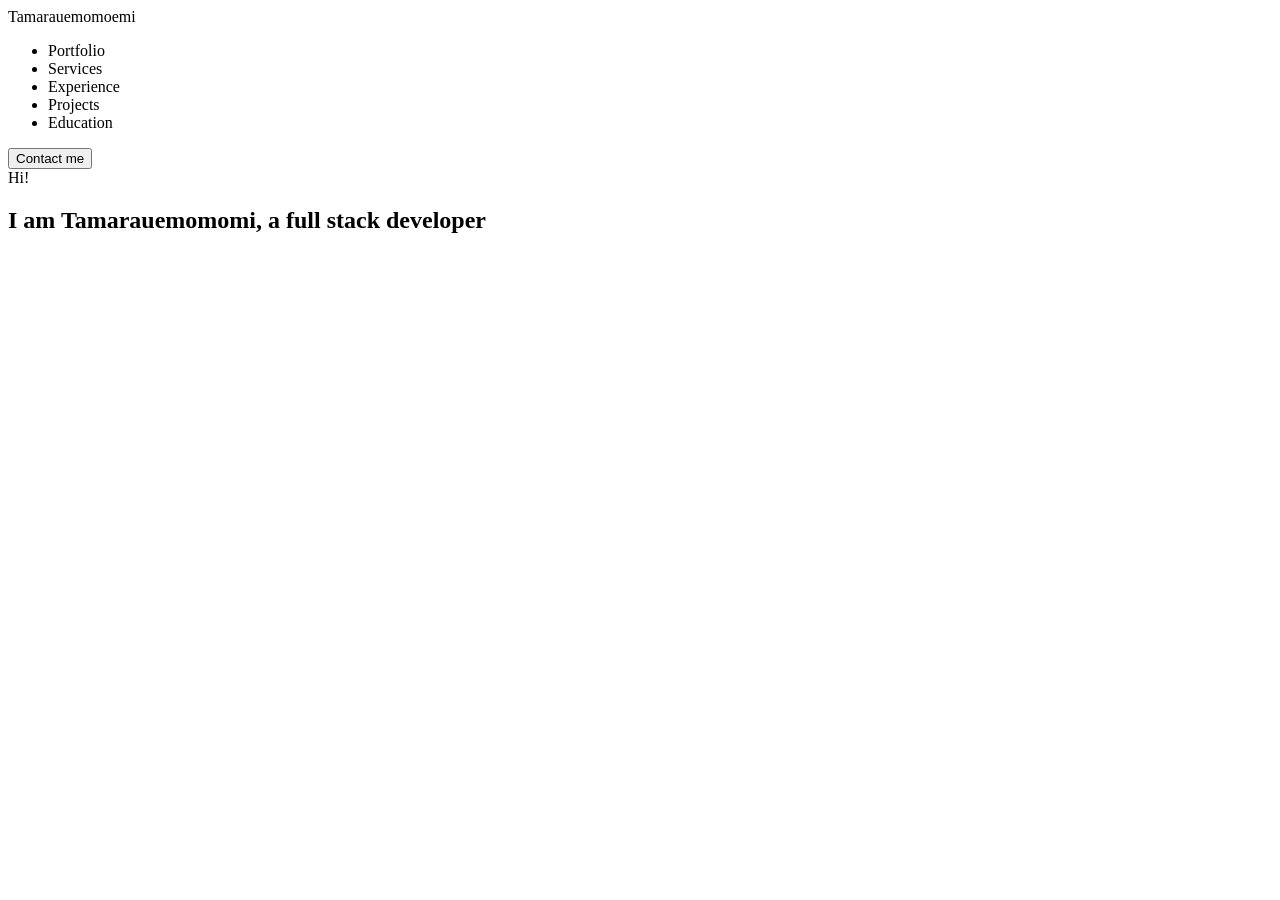
==== client/public/index.html @ bf6e9841 "initialize repository and created the public and src folders for the basic html and css files" ====
<!DOCTYPE html>
<html lang="en">
<head>
  <meta charset="UTF-8">
  <meta name="viewport" content="width=device-width, initial-scale=1.0">
  <title>Portfolio</title>
  
</head>
<body>
  <header>
    <nav>
      <div id="nameDiv">
        Tamarauemomoemi
      </div>
      <div id="linksDiv">
        <ul>
          <li>Portfolio</li>
          <li>Services</li>
          <li>Experience</li>
          <li>Projects</li>
          <li>Education</li>
        </ul>
      </div>

      <div id="contactDiv">
        <button> Contact me</button>
      </div>
    </nav>
  </header>

  <main>
    <article>
      <div>Hi!</div>
      <h1>I am Tamarauemomomi, a full stack developer</h1>
    </article>
    <div id="imageDiv">

    </div>
  </main>
</body>
</html>
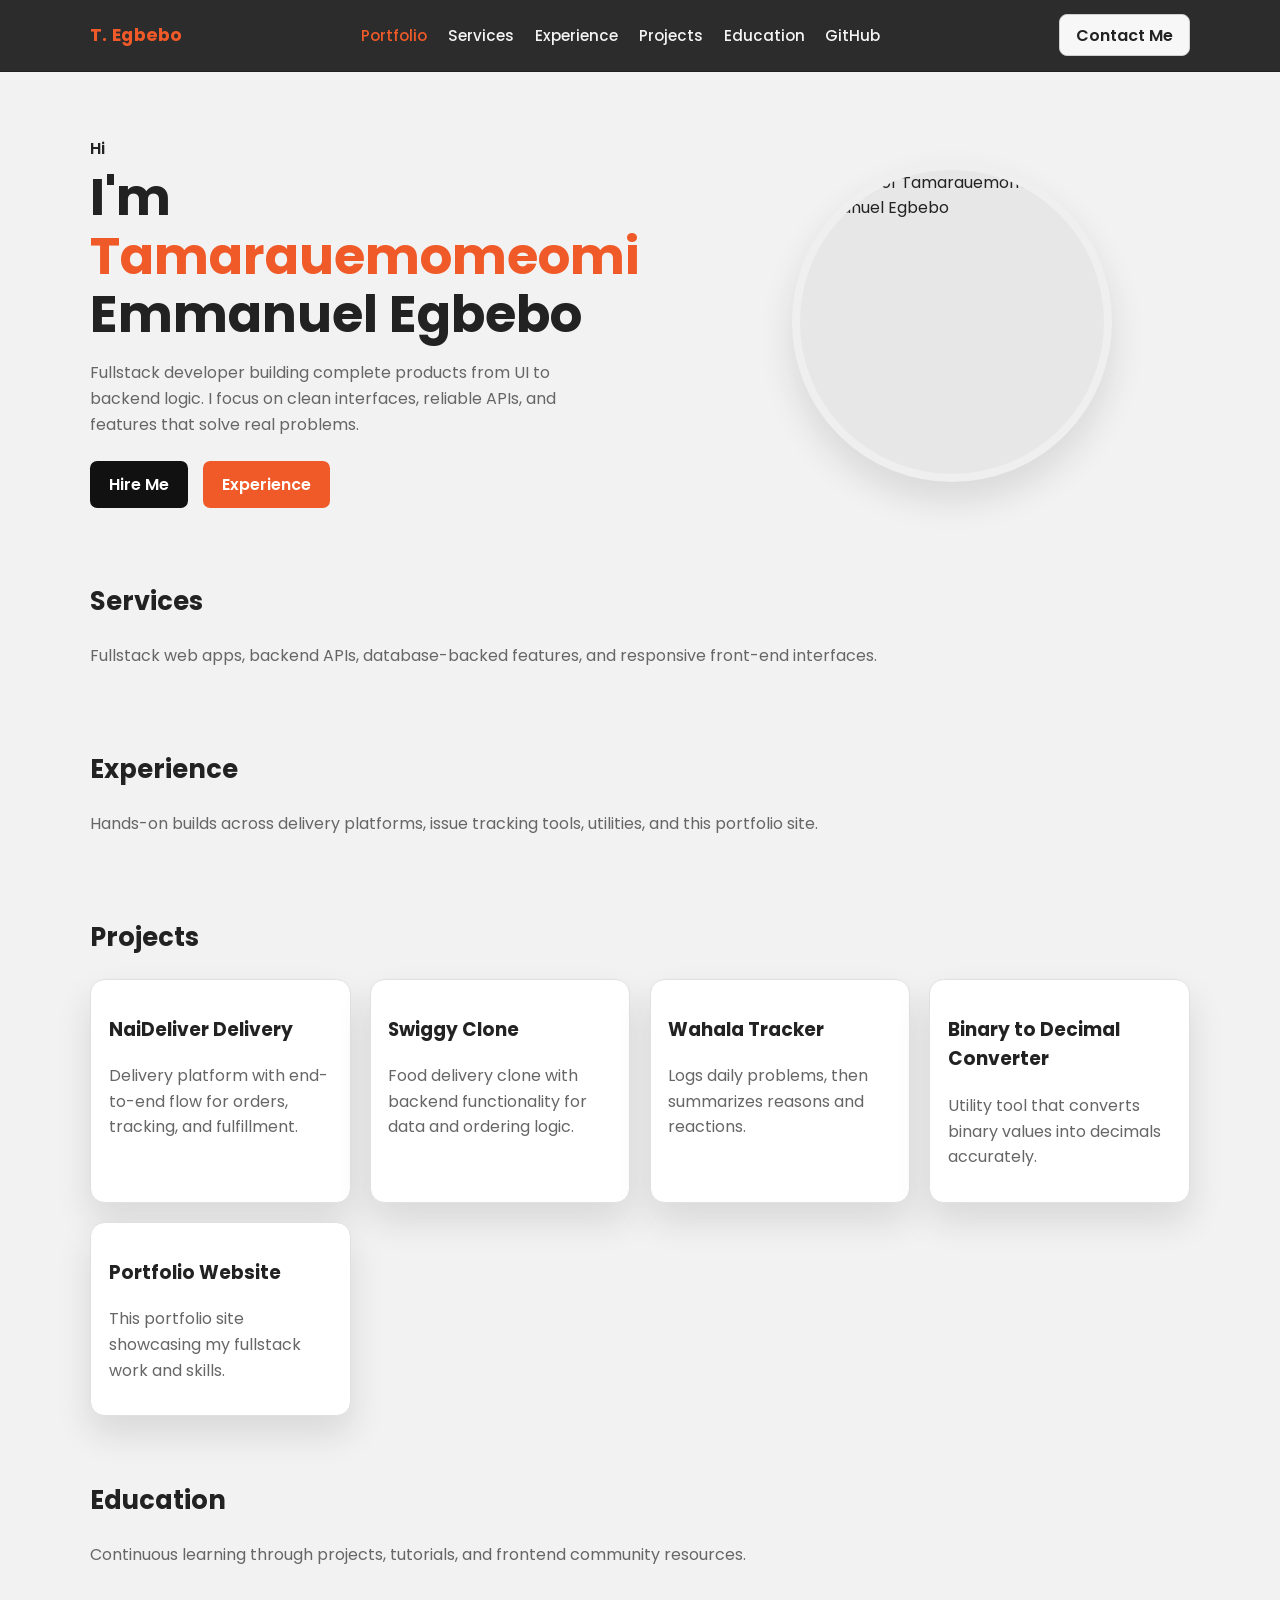
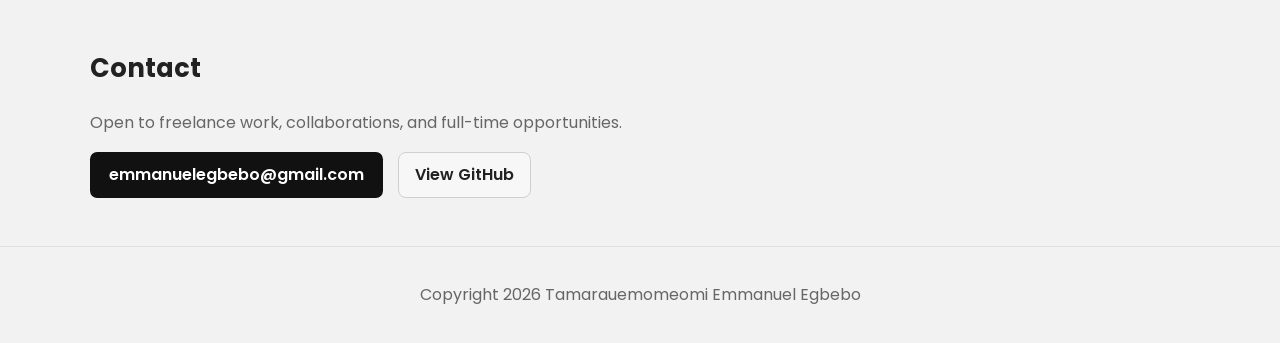
==== commit e9bea604: "created the basic concept of the portfolio app and added styling" ====
--- a/client/public/index.html
+++ b/client/public/index.html
@@ -1,41 +1,120 @@
 <!DOCTYPE html>
 <html lang="en">
-<head>
-  <meta charset="UTF-8">
-  <meta name="viewport" content="width=device-width, initial-scale=1.0">
-  <title>Portfolio</title>
-  
-</head>
-<body>
-  <header>
-    <nav>
-      <div id="nameDiv">
-        Tamarauemomoemi
-      </div>
-      <div id="linksDiv">
-        <ul>
-          <li>Portfolio</li>
-          <li>Services</li>
-          <li>Experience</li>
-          <li>Projects</li>
-          <li>Education</li>
+  <head>
+    <meta charset="UTF-8" />
+    <meta name="viewport" content="width=device-width, initial-scale=1.0" />
+    <title>Tamarauemomeomi Emmanuel Egbebo | Frontend Developer</title>
+    <meta
+      name="description"
+      content="Portfolio website for a frontend developer showcasing services, experience, and projects."
+    />
+    <link rel="stylesheet" href="../src/index.css" />
+  </head>
+  <body>
+    <header class="site-header">
+      <nav class="nav container">
+        <a class="brand" href="#home">T. Egbebo</a>
+        <button id="menuToggle" class="menu-toggle" aria-label="Open navigation menu">
+          Menu
+        </button>
+        <ul id="navLinks" class="nav-links">
+          <li><a class="active" href="#home">Portfolio</a></li>
+          <li><a href="#services">Services</a></li>
+          <li><a href="#experience">Experience</a></li>
+          <li><a href="#projects">Projects</a></li>
+          <li><a href="#education">Education</a></li>
+          <li><a href="https://github.com/Proppeller25" target="_blank" rel="noreferrer">GitHub</a></li>
         </ul>
-      </div>
+        <a class="btn ghost" href="#contact">Contact Me</a>
+      </nav>
+    </header>
 
-      <div id="contactDiv">
-        <button> Contact me</button>
-      </div>
-    </nav>
-  </header>
+    <main id="home">
+      <section class="hero container">
+        <div class="hero-copy">
+          <p class="eyebrow">Hi</p>
+          <h1>I'm <span>Tamarauemomeomi</span><br />Emmanuel Egbebo</h1>
+          <p class="summary">
+            Fullstack developer building complete products from UI to backend logic. I focus on
+            clean interfaces, reliable APIs, and features that solve real problems.
+          </p>
+          <div class="hero-actions">
+            <a href="#contact" class="btn primary">Hire Me</a>
+            <a href="#experience" class="btn accent">Experience</a>
+          </div>
+        </div>
+        <aside class="hero-media">
+          <div class="hero-photo">
+            <img alt="Portrait of Tamarauemomeomi Emmanuel Egbebo" src="/client/public/images/profileImg.png" />
+          </div>
+        </aside>
+      </section>
 
-  <main>
-    <article>
-      <div>Hi!</div>
-      <h1>I am Tamarauemomomi, a full stack developer</h1>
-    </article>
-    <div id="imageDiv">
+      <section id="services" class="section container">
+        <h2>Services</h2>
+        <p>
+          Fullstack web apps, backend APIs, database-backed features, and responsive front-end
+          interfaces.
+        </p>
+      </section>
 
-    </div>
-  </main>
-</body>
-</html>+      <section id="experience" class="section container">
+        <h2>Experience</h2>
+        <p>
+          Hands-on builds across delivery platforms, issue tracking tools, utilities, and this
+          portfolio site.
+        </p>
+      </section>
+
+      <section id="projects" class="section container">
+        <h2>Projects</h2>
+        <div class="projects-grid">
+          <article class="project-card">
+            <h3>NaiDeliver Delivery</h3>
+            <p>Delivery platform with end-to-end flow for orders, tracking, and fulfillment.</p>
+          </article>
+          <article class="project-card">
+            <h3>Swiggy Clone</h3>
+            <p>Food delivery clone with backend functionality for data and ordering logic.</p>
+          </article>
+          <article class="project-card">
+            <h3>Wahala Tracker</h3>
+            <p>Logs daily problems, then summarizes reasons and reactions.</p>
+          </article>
+          <article class="project-card">
+            <h3>Binary to Decimal Converter</h3>
+            <p>Utility tool that converts binary values into decimals accurately.</p>
+          </article>
+          <article class="project-card">
+            <h3>Portfolio Website</h3>
+            <p>This portfolio site showcasing my fullstack work and skills.</p>
+          </article>
+        </div>
+      </section>
+
+      <section id="education" class="section container">
+        <h2>Education</h2>
+        <p>Continuous learning through projects, tutorials, and frontend community resources.</p>
+      </section>
+
+      <section id="contact" class="section container contact">
+        <h2>Contact</h2>
+        <p>Open to freelance work, collaborations, and full-time opportunities.</p>
+        <div class="contact-actions">
+          <a class="btn primary" href="mailto:emmanuelegbebo@gmail.com"
+            >emmanuelegbebo@gmail.com</a
+          >
+          <a class="btn ghost" href="https://github.com/Proppeller25" target="_blank" rel="noreferrer"
+            >View GitHub</a
+          >
+        </div>
+      </section>
+    </main>
+
+    <footer class="site-footer">
+      <p>Copyright <span id="currentYear"></span> Tamarauemomeomi Emmanuel Egbebo</p>
+    </footer>
+
+    <script src="../src/index.js"></script>
+  </body>
+</html>
--- a/client/src/index.css
+++ b/client/src/index.css
@@ -0,0 +1,280 @@
+@import url('https://fonts.googleapis.com/css2?family=Poppins:wght@300;400;600;700&display=swap');
+
+:root {
+  --bg: #f2f2f2;
+  --surface: #ffffff;
+  --text: #222222;
+  --text-muted: #666666;
+  --dark: #2c2c2c;
+  --dark-soft: #3a3a3a;
+  --accent: #f05a28;
+  --accent-dark: #d5481c;
+  --border: #e0e0e0;
+  --shadow: 0 18px 35px rgba(34, 34, 34, 0.12);
+}
+
+* {
+  box-sizing: border-box;
+}
+
+html {
+  scroll-behavior: smooth;
+}
+
+body {
+  margin: 0;
+  font-family: "Poppins", "Trebuchet MS", Arial, sans-serif;
+  background: var(--bg);
+  color: var(--text);
+  line-height: 1.6;
+  scroll-behavior: smooth;
+}
+
+.container {
+  width: min(1100px, 92vw);
+  margin: 0 auto;
+  scroll-behavior: smooth;
+}
+
+.site-header {
+  position: sticky;
+  top: 0;
+  background: var(--dark);
+  border-bottom: 1px solid #1f1f1f;
+  z-index: 20;
+}
+
+.nav {
+  display: flex;
+  align-items: center;
+  gap: 1.5rem;
+  justify-content: space-between;
+  padding: 0.9rem 0;
+}
+
+.brand {
+  color: var(--accent);
+  text-decoration: none;
+  font-weight: 700;
+  font-size: 1.1rem;
+  letter-spacing: 0.3px;
+}
+
+.nav-links {
+  list-style: none;
+  display: flex;
+  gap: 1.3rem;
+  padding: 0;
+  margin: 0;
+}
+
+.nav-links a {
+  color: #f4f4f4;
+  text-decoration: none;
+  font-weight: 500;
+  font-size: 0.95rem;
+}
+
+.nav-links a.active,
+.nav-links a:hover {
+  color: var(--accent);
+}
+
+.menu-toggle {
+  display: none;
+  border: 1px solid #505050;
+  background: transparent;
+  color: #f4f4f4;
+  padding: 0.4rem 0.7rem;
+  border-radius: 0.4rem;
+  font-weight: 600;
+}
+
+.hero {
+  display: grid;
+  grid-template-columns: 1.1fr 0.9fr;
+  gap: 2.5rem;
+  align-items: center;
+  padding: 4rem 0 2.6rem;
+}
+
+.eyebrow {
+  margin: 0 0 0.4rem;
+  color: var(--text);
+  font-weight: 600;
+}
+
+.hero h1 {
+  font-size: clamp(2.1rem, 4vw, 3.2rem);
+  line-height: 1.15;
+  margin: 0 0 1rem;
+}
+
+.hero h1 span {
+  color: var(--accent);
+}
+
+.summary {
+  color: var(--text-muted);
+  max-width: 52ch;
+}
+
+.hero-actions {
+  display: flex;
+  gap: 0.9rem;
+  margin-top: 1.5rem;
+}
+
+.btn {
+  text-decoration: none;
+  padding: 0.65rem 1.2rem;
+  border-radius: 0.45rem;
+  font-weight: 600;
+  display: inline-flex;
+  align-items: center;
+  justify-content: center;
+  border: none;
+}
+
+.btn.primary {
+  background: #111111;
+  color: #ffffff;
+}
+
+.btn.primary:hover {
+  background: #1d1d1d;
+}
+
+.btn.accent {
+  background: var(--accent);
+  color: #ffffff;
+}
+
+.btn.accent:hover {
+  background: var(--accent-dark);
+}
+
+.btn.ghost {
+  background: #f7f7f7;
+  color: #222222;
+  border: 1px solid #cfcfcf;
+  padding: 0.45rem 1rem;
+  border-radius: 0.5rem;
+  white-space: nowrap;
+}
+
+.hero-media {
+  display: flex;
+  justify-content: center;
+}
+
+.hero-photo {
+  width: min(320px, 70vw);
+  aspect-ratio: 1;
+  border-radius: 50%;
+  overflow: hidden;
+  background: #e7e7e7;
+  box-shadow: var(--shadow);
+  border: 8px solid #efefef;
+}
+
+.hero-photo img {
+  width: 100%;
+  height: 100%;
+  object-fit: cover;
+  display: block;
+}
+
+.section {
+  padding: 2rem 0;
+}
+
+.section h2 {
+  margin-top: 0;
+  font-size: 1.6rem;
+}
+
+.projects-grid {
+  display: grid;
+  gap: 1.2rem;
+  grid-template-columns: repeat(auto-fit, minmax(220px, 1fr));
+}
+
+.project-card {
+  background: var(--surface);
+  border: 1px solid var(--border);
+  border-radius: 0.9rem;
+  padding: 1rem 1.1rem;
+  box-shadow: var(--shadow);
+}
+
+.project-card p,
+.section p,
+.contact p {
+  color: var(--text-muted);
+}
+
+.contact {
+  padding-bottom: 3rem;
+}
+
+.contact-actions {
+  display: flex;
+  flex-wrap: wrap;
+  gap: 0.9rem;
+  margin-top: 1rem;
+}
+
+.site-footer {
+  text-align: center;
+  color: var(--text-muted);
+  border-top: 1px solid var(--border);
+  padding: 1.2rem;
+}
+
+@media (max-width: 900px) {
+  .nav {
+    flex-wrap: wrap;
+  }
+
+  .btn.ghost {
+    order: 3;
+  }
+}
+
+@media (max-width: 760px) {
+  .menu-toggle {
+    display: inline-flex;
+  }
+
+  .nav-links {
+    position: absolute;
+    top: 64px;
+    right: 4vw;
+    flex-direction: column;
+    background: var(--dark-soft);
+    border: 1px solid #4a4a4a;
+    border-radius: 0.6rem;
+    width: min(230px, 86vw);
+    padding: 0.8rem;
+    display: none;
+  }
+
+  .nav-links.show {
+    display: flex;
+  }
+
+  .nav {
+    position: relative;
+  }
+
+  .hero {
+    grid-template-columns: 1fr;
+    padding-top: 2.6rem;
+  }
+
+  .hero-actions {
+    flex-direction: column;
+    align-items: flex-start;
+  }
+}
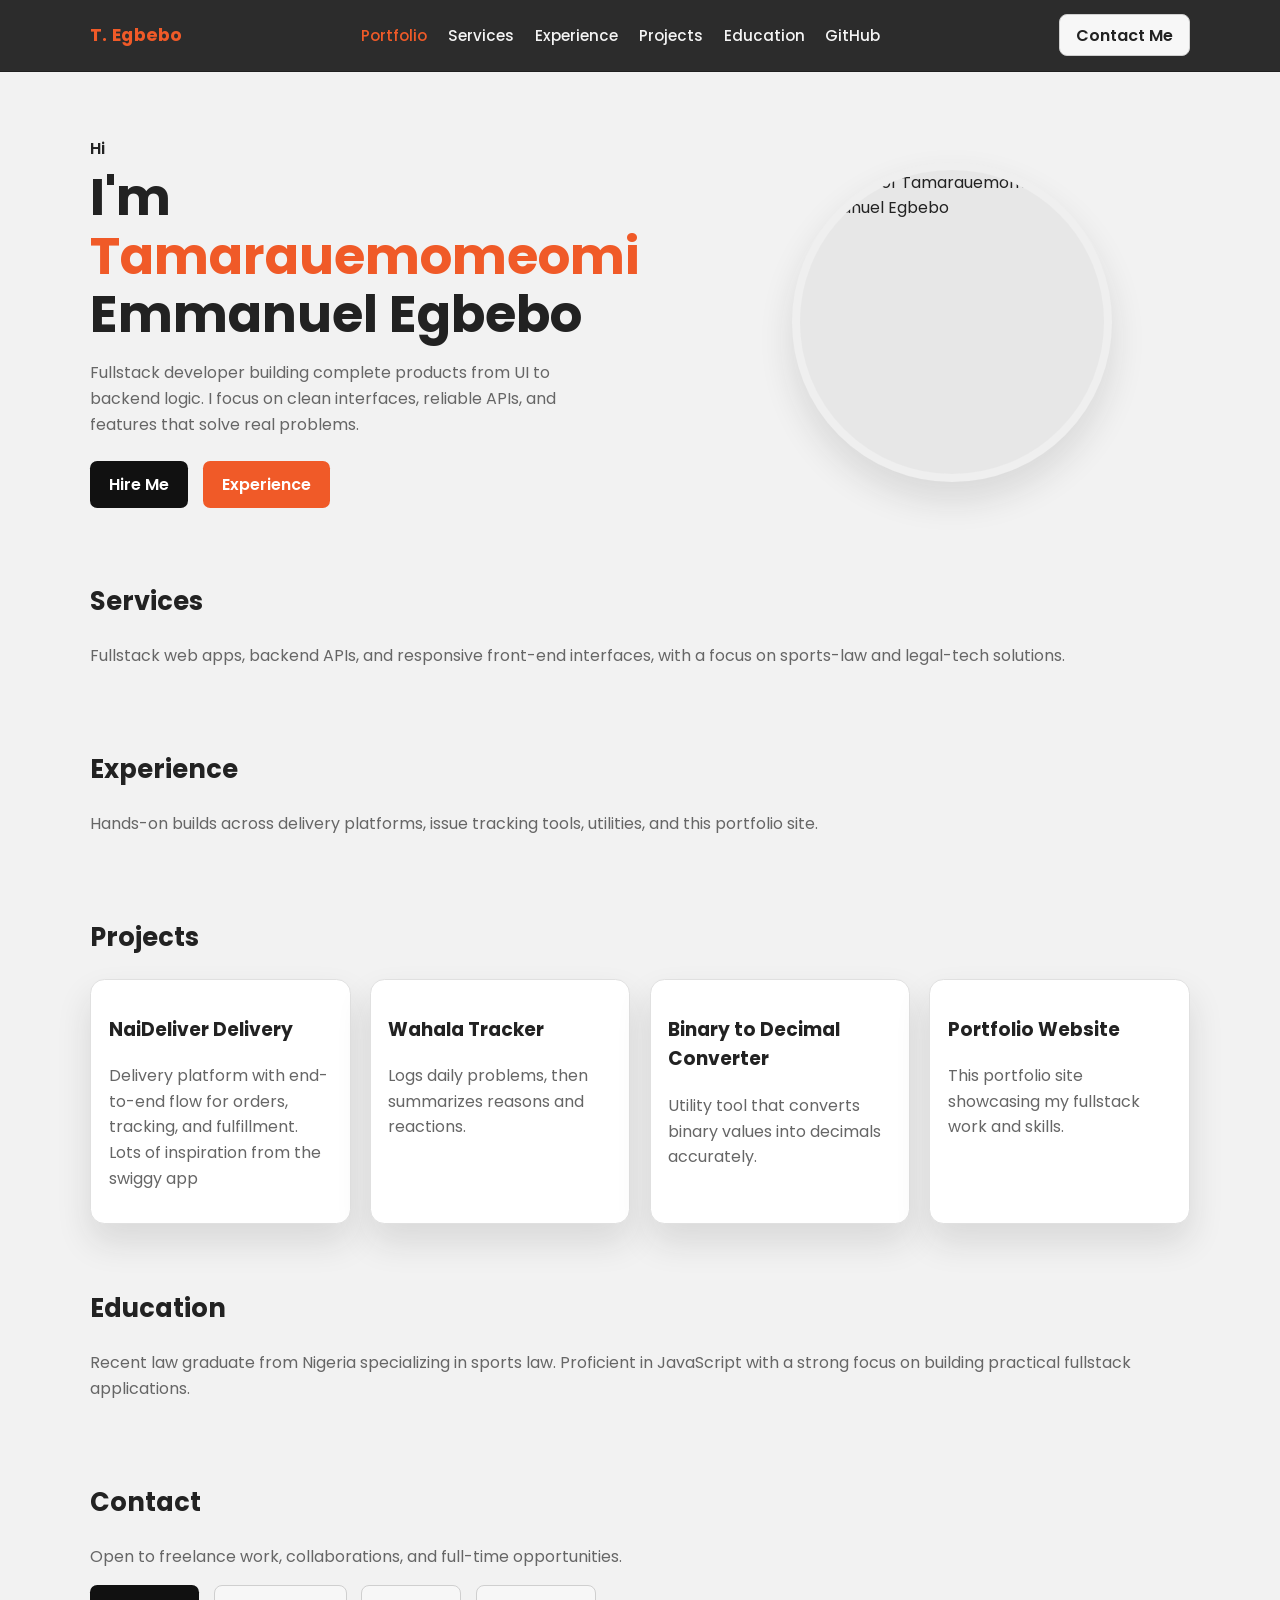
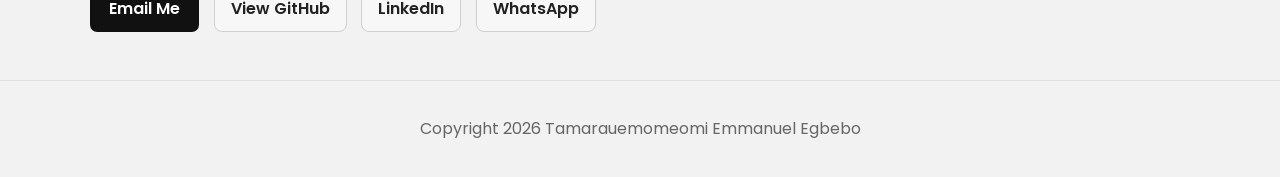
==== commit 78e91240: "made web app responsive and also created new color scheme" ====
--- a/client/public/index.html
+++ b/client/public/index.html
@@ -9,13 +9,19 @@
       content="Portfolio website for a frontend developer showcasing services, experience, and projects."
     />
     <link rel="stylesheet" href="../src/index.css" />
+    <link rel="stylesheet" href="https://cdnjs.cloudflare.com/ajax/libs/font-awesome/7.0.1/css/all.min.css" integrity="sha512-2SwdPD6INVrV/lHTZbO2nodKhrnDdJK9/kg2XD1r9uGqPo1cUbujc+IYdlYdEErWNu69gVcYgdxlmVmzTWnetw==" crossorigin="anonymous" referrerpolicy="no-referrer" />
+    <link rel="preconnect" href="https://fonts.googleapis.com">
+<link rel="preconnect" href="https://fonts.gstatic.com" crossorigin>
+<link href="https://fonts.googleapis.com/css2?family=Bricolage+Grotesque:opsz,wght@12..96,200..800&family=Fredoka:wght@300..700&family=Google+Sans+Flex:opsz,wght@6..144,1..1000&display=swap" rel="stylesheet">
   </head>
   <body>
     <header class="site-header">
       <nav class="nav container">
         <a class="brand" href="#home">T. Egbebo</a>
-        <button id="menuToggle" class="menu-toggle" aria-label="Open navigation menu">
-          Menu
+        <button id="menuToggle" class="menu-toggle" aria-label="Toggle navigation menu">
+          <i class="fa-solid fa-bars icon-menu" aria-hidden="true"></i>
+          <i class="fa-solid fa-xmark icon-close" aria-hidden="true"></i>
+          <span class="sr-only">Toggle menu</span>
         </button>
         <ul id="navLinks" class="nav-links">
           <li><a class="active" href="#home">Portfolio</a></li>
@@ -23,7 +29,11 @@
           <li><a href="#experience">Experience</a></li>
           <li><a href="#projects">Projects</a></li>
           <li><a href="#education">Education</a></li>
-          <li><a href="https://github.com/Proppeller25" target="_blank" rel="noreferrer">GitHub</a></li>
+          <li>
+            <a href="https://github.com/Proppeller25" target="_blank" rel="noreferrer">
+              <i class="fa-brands fa-github"></i>GitHub
+            </a>
+          </li>
         </ul>
         <a class="btn ghost" href="#contact">Contact Me</a>
       </nav>
@@ -53,8 +63,8 @@
       <section id="services" class="section container">
         <h2>Services</h2>
         <p>
-          Fullstack web apps, backend APIs, database-backed features, and responsive front-end
-          interfaces.
+          Fullstack web apps, backend APIs, and responsive front-end interfaces, with a focus on
+          sports-law and legal-tech solutions.
         </p>
       </section>
 
@@ -71,11 +81,7 @@
         <div class="projects-grid">
           <article class="project-card">
             <h3>NaiDeliver Delivery</h3>
-            <p>Delivery platform with end-to-end flow for orders, tracking, and fulfillment.</p>
-          </article>
-          <article class="project-card">
-            <h3>Swiggy Clone</h3>
-            <p>Food delivery clone with backend functionality for data and ordering logic.</p>
+            <p>Delivery platform with end-to-end flow for orders, tracking, and fulfillment. Lots of inspiration from the swiggy app</p>
           </article>
           <article class="project-card">
             <h3>Wahala Tracker</h3>
@@ -94,19 +100,29 @@
 
       <section id="education" class="section container">
         <h2>Education</h2>
-        <p>Continuous learning through projects, tutorials, and frontend community resources.</p>
+        <p>
+          Recent law graduate from Nigeria specializing in sports law. Proficient in JavaScript
+          with a strong focus on building practical fullstack applications.
+        </p>
       </section>
 
       <section id="contact" class="section container contact">
         <h2>Contact</h2>
         <p>Open to freelance work, collaborations, and full-time opportunities.</p>
         <div class="contact-actions">
-          <a class="btn primary" href="mailto:emmanuelegbebo@gmail.com"
-            >emmanuelegbebo@gmail.com</a
-          >
-          <a class="btn ghost" href="https://github.com/Proppeller25" target="_blank" rel="noreferrer"
-            >View GitHub</a
-          >
+          <a class="btn primary" href="mailto:emmanuelegbebo@gmail.com">
+            <i class="fa-solid fa-envelope"></i>Email Me
+          </a>
+          <a class="btn ghost" href="https://github.com/Proppeller25" target="_blank" rel="noreferrer">
+            <i class="fa-brands fa-github"></i>View GitHub
+          </a>
+          <a class="btn ghost" href="https://www.linkedin.com/in/tamarauemomoemi-e-60b143276/" target="_blank" rel="noreferrer">
+            <i class="fa-brands fa-linkedin"></i>LinkedIn
+          </a>
+          <a class="btn ghost" href="https://wa.me/2347010399628" target="_blank" rel="noreferrer">
+            <i class="fa-brands fa-whatsapp"></i>WhatsApp
+          </a>
+
         </div>
       </section>
     </main>
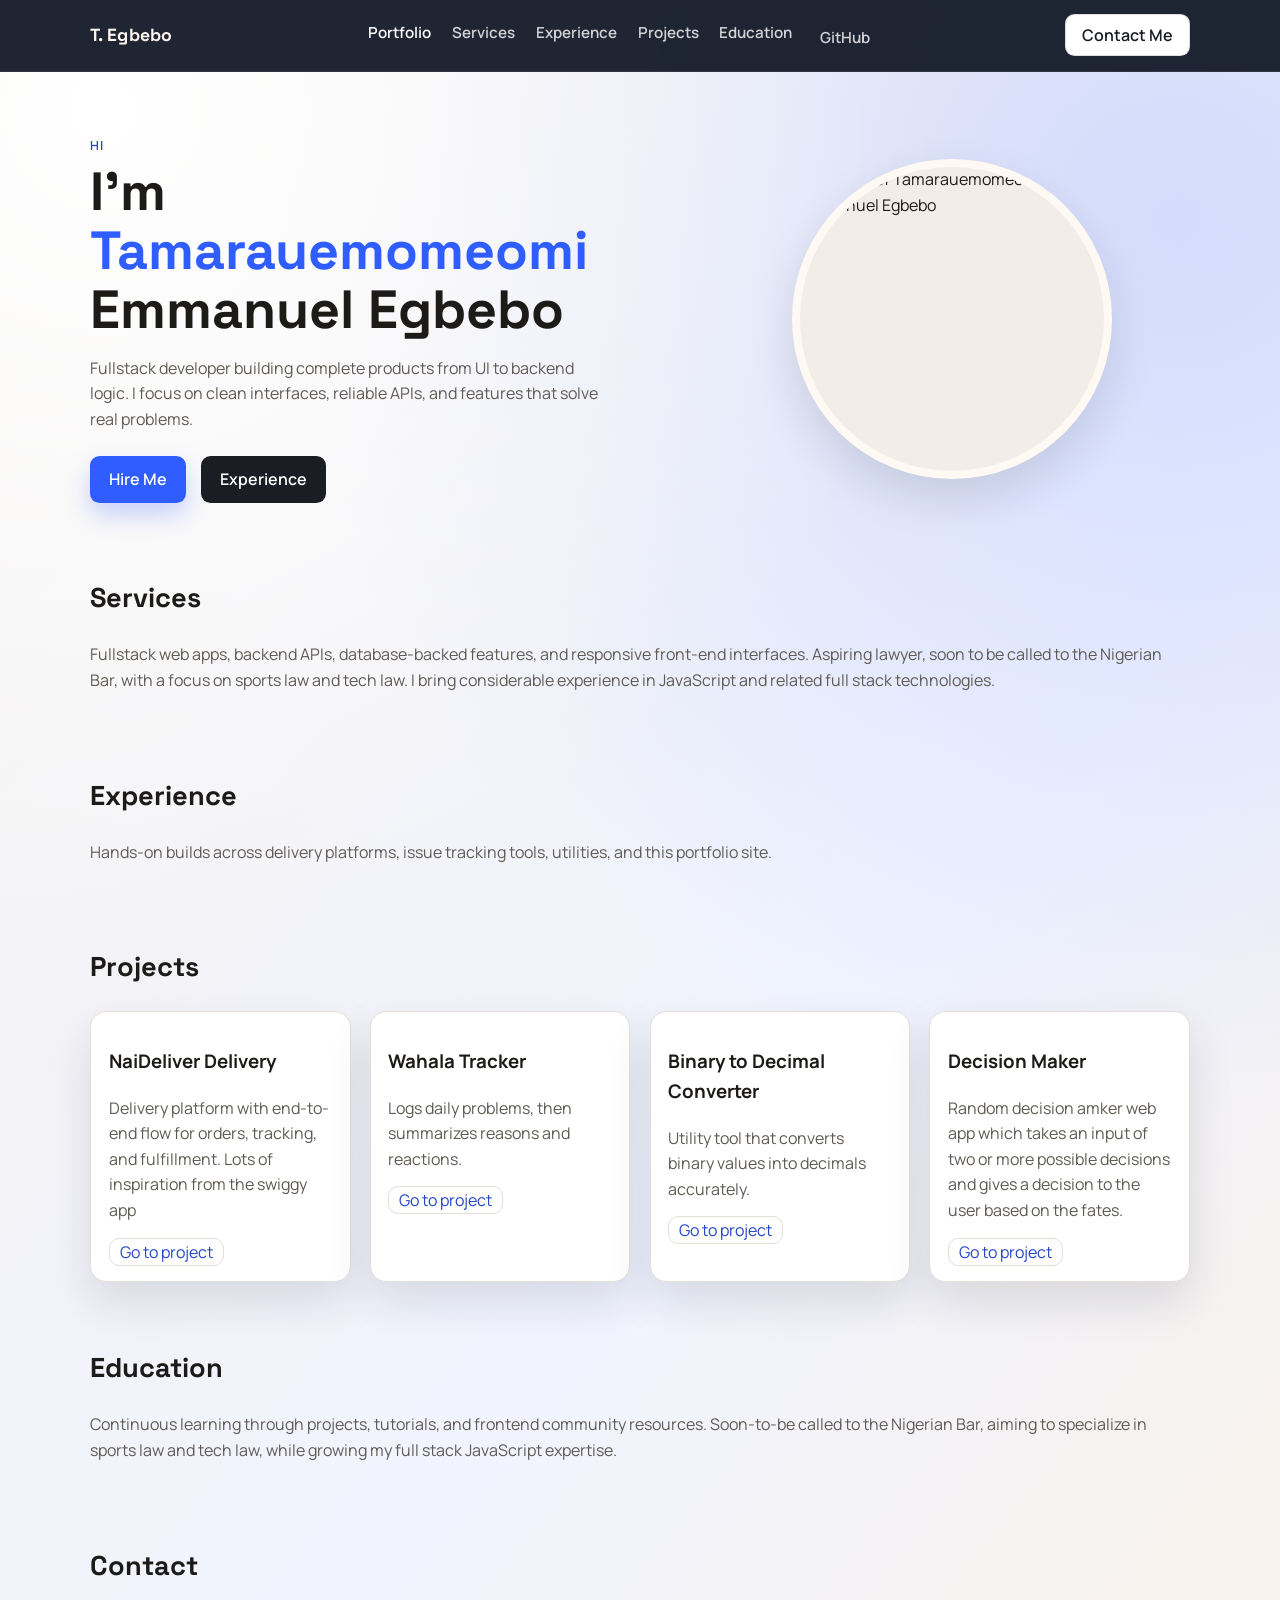
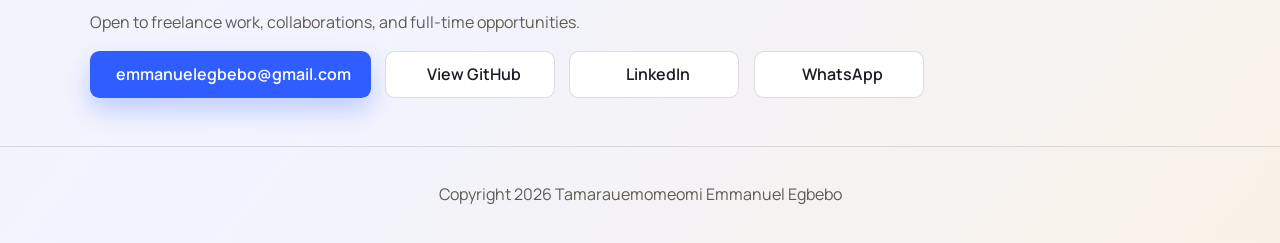
==== commit c3c78a21: "same as last commit" ====
--- a/client/public/index.html
+++ b/client/public/index.html
@@ -8,20 +8,35 @@
       name="description"
       content="Portfolio website for a frontend developer showcasing services, experience, and projects."
     />
+    <link rel="preconnect" href="https://fonts.googleapis.com" />
+    <link rel="preconnect" href="https://fonts.gstatic.com" crossorigin />
+    <link
+      href="https://fonts.googleapis.com/css2?family=Manrope:wght@400;500;600;700&family=Space+Grotesk:wght@500;600;700&display=swap"
+      rel="stylesheet"
+    />
     <link rel="stylesheet" href="../src/index.css" />
-    <link rel="stylesheet" href="https://cdnjs.cloudflare.com/ajax/libs/font-awesome/7.0.1/css/all.min.css" integrity="sha512-2SwdPD6INVrV/lHTZbO2nodKhrnDdJK9/kg2XD1r9uGqPo1cUbujc+IYdlYdEErWNu69gVcYgdxlmVmzTWnetw==" crossorigin="anonymous" referrerpolicy="no-referrer" />
-    <link rel="preconnect" href="https://fonts.googleapis.com">
-<link rel="preconnect" href="https://fonts.gstatic.com" crossorigin>
-<link href="https://fonts.googleapis.com/css2?family=Bricolage+Grotesque:opsz,wght@12..96,200..800&family=Fredoka:wght@300..700&family=Google+Sans+Flex:opsz,wght@6..144,1..1000&display=swap" rel="stylesheet">
+    <link
+      rel="stylesheet"
+      href="https://cdnjs.cloudflare.com/ajax/libs/font-awesome/7.0.1/css/all.min.css"
+      integrity="sha512-2SwdPD6INVrV/lHTZbO2nodKhrnDdJK9/kg2XD1r9uGqPo1cUbujc+IYdlYdEErWNu69gVcYgdxlmVmzTWnetw=="
+      crossorigin="anonymous"
+      referrerpolicy="no-referrer"
+    />
   </head>
   <body>
     <header class="site-header">
       <nav class="nav container">
         <a class="brand" href="#home">T. Egbebo</a>
-        <button id="menuToggle" class="menu-toggle" aria-label="Toggle navigation menu">
+        <button
+          id="menuToggle"
+          class="menu-toggle"
+          aria-label="Open navigation menu"
+          aria-expanded="false"
+          aria-controls="navLinks"
+        >
           <i class="fa-solid fa-bars icon-menu" aria-hidden="true"></i>
           <i class="fa-solid fa-xmark icon-close" aria-hidden="true"></i>
-          <span class="sr-only">Toggle menu</span>
+          <span class="sr-only">Menu</span>
         </button>
         <ul id="navLinks" class="nav-links">
           <li><a class="active" href="#home">Portfolio</a></li>
@@ -30,9 +45,7 @@
           <li><a href="#projects">Projects</a></li>
           <li><a href="#education">Education</a></li>
           <li>
-            <a href="https://github.com/Proppeller25" target="_blank" rel="noreferrer">
-              <i class="fa-brands fa-github"></i>GitHub
-            </a>
+            <a href="https://github.com/Proppeller25" target="_blank" rel="noreferrer"><i class="fa-brands fa-github"></i>GitHub</a>
           </li>
         </ul>
         <a class="btn ghost" href="#contact">Contact Me</a>
@@ -55,7 +68,10 @@
         </div>
         <aside class="hero-media">
           <div class="hero-photo">
-            <img alt="Portrait of Tamarauemomeomi Emmanuel Egbebo" src="/client/public/images/profileImg.png" />
+            <img
+              alt="Portrait of Tamarauemomeomi Emmanuel Egbebo"
+              src="/client/public/images/profileImg.png"
+            />
           </div>
         </aside>
       </section>
@@ -63,8 +79,10 @@
       <section id="services" class="section container">
         <h2>Services</h2>
         <p>
-          Fullstack web apps, backend APIs, and responsive front-end interfaces, with a focus on
-          sports-law and legal-tech solutions.
+          Fullstack web apps, backend APIs, database-backed features, and responsive front-end
+          interfaces. Aspiring lawyer, soon to be called to the Nigerian Bar, with a focus on
+          sports law and tech law. I bring considerable experience in JavaScript and related
+          full stack technologies.
         </p>
       </section>
 
@@ -81,19 +99,27 @@
         <div class="projects-grid">
           <article class="project-card">
             <h3>NaiDeliver Delivery</h3>
-            <p>Delivery platform with end-to-end flow for orders, tracking, and fulfillment. Lots of inspiration from the swiggy app</p>
+            <p>
+              Delivery platform with end-to-end flow for orders, tracking, and fulfillment. Lots of
+              inspiration from the swiggy app
+            </p>
+            <a href="https://github.com/Proppeller25/InternBooth-swiggy-clone-project">Go to project <i class="fa-solid fa-circle-arrow-right"></i></a>
           </article>
           <article class="project-card">
             <h3>Wahala Tracker</h3>
             <p>Logs daily problems, then summarizes reasons and reactions.</p>
+            <a href="https://github.com/Proppeller25/WahalaTracker">Go to project <i class="fa-solid fa-circle-arrow-right"></i></a>
           </article>
           <article class="project-card">
             <h3>Binary to Decimal Converter</h3>
             <p>Utility tool that converts binary values into decimals accurately.</p>
+            <a href="https://github.com/Proppeller25/Binary-to-Decimal-Converter">Go to project <i class="fa-solid fa-circle-arrow-right"></i></a>
           </article>
+
           <article class="project-card">
-            <h3>Portfolio Website</h3>
-            <p>This portfolio site showcasing my fullstack work and skills.</p>
+            <h3>Decision Maker</h3>
+            <p>Random decision amker web app  which takes an input of two or more possible decisions and gives a decision to the user based on the fates.</p>
+            <a href="https://github.com/Proppeller25/DecisionMaker">Go to project <i class="fa-solid fa-circle-arrow-right"></i></a>
           </article>
         </div>
       </section>
@@ -101,8 +127,9 @@
       <section id="education" class="section container">
         <h2>Education</h2>
         <p>
-          Recent law graduate from Nigeria specializing in sports law. Proficient in JavaScript
-          with a strong focus on building practical fullstack applications.
+          Continuous learning through projects, tutorials, and frontend community resources.
+          Soon-to-be called to the Nigerian Bar, aiming to specialize in sports law and tech law,
+          while growing my full stack JavaScript expertise.
         </p>
       </section>
 
@@ -111,18 +138,36 @@
         <p>Open to freelance work, collaborations, and full-time opportunities.</p>
         <div class="contact-actions">
           <a class="btn primary" href="mailto:emmanuelegbebo@gmail.com">
-            <i class="fa-solid fa-envelope"></i>Email Me
+            <i class="fa-solid fa-envelope" aria-hidden="true"></i>
+            emmanuelegbebo@gmail.com
           </a>
-          <a class="btn ghost" href="https://github.com/Proppeller25" target="_blank" rel="noreferrer">
-            <i class="fa-brands fa-github"></i>View GitHub
+          <a
+            class="btn ghost"
+            href="https://github.com/Proppeller25"
+            target="_blank"
+            rel="noreferrer"
+          >
+            <i class="fa-brands fa-github" aria-hidden="true"></i>
+            View GitHub
           </a>
-          <a class="btn ghost" href="https://www.linkedin.com/in/tamarauemomoemi-e-60b143276/" target="_blank" rel="noreferrer">
-            <i class="fa-brands fa-linkedin"></i>LinkedIn
+          <a
+            class="btn ghost"
+            href="https://www.linkedin.com/in/tamarauemomoemi-e-60b143276/"
+            target="_blank"
+            rel="noreferrer"
+          >
+            <i class="fa-brands fa-linkedin" aria-hidden="true"></i>
+            LinkedIn
           </a>
-          <a class="btn ghost" href="https://wa.me/2347010399628" target="_blank" rel="noreferrer">
-            <i class="fa-brands fa-whatsapp"></i>WhatsApp
+          <a
+            class="btn ghost"
+            href="https://wa.me/+2347010399628"
+            target="_blank"
+            rel="noreferrer"
+          >
+            <i class="fa-brands fa-whatsapp" aria-hidden="true"></i>
+            WhatsApp
           </a>
-
         </div>
       </section>
     </main>
--- a/client/src/index.css
+++ b/client/src/index.css
@@ -1,16 +1,15 @@
-@import url('https://fonts.googleapis.com/css2?family=Poppins:wght@300;400;600;700&display=swap');
-
 :root {
-  --bg: #f2f2f2;
+  --bg: #f7f3ee;
   --surface: #ffffff;
-  --text: #222222;
-  --text-muted: #666666;
-  --dark: #2c2c2c;
-  --dark-soft: #3a3a3a;
-  --accent: #f05a28;
-  --accent-dark: #d5481c;
-  --border: #e0e0e0;
-  --shadow: 0 18px 35px rgba(34, 34, 34, 0.12);
+  --surface-soft: #f3f5ff;
+  --text: #1d1b18;
+  --text-muted: #5f5a54;
+  --dark: #121826;
+  --dark-soft: #1f2937;
+  --accent: #2f5dff;
+  --accent-dark: #2347c7;
+  --border: #e4ded7;
+  --shadow: 0 20px 45px rgba(17, 24, 39, 0.12);
 }
 
 * {
@@ -19,28 +18,32 @@
 
 html {
   scroll-behavior: smooth;
+  font-family: "Manrope", "Trebuchet MS", Arial, sans-serif;
 }
 
 body {
   margin: 0;
-  font-family: "Poppins", "Trebuchet MS", Arial, sans-serif;
-  background: var(--bg);
   color: var(--text);
   line-height: 1.6;
-  scroll-behavior: smooth;
+  background: radial-gradient(circle at 8% 6%, #ffffff 0%, transparent 40%),
+    radial-gradient(circle at 92% 12%, rgba(47, 93, 255, 0.16) 0%, transparent 45%),
+    linear-gradient(130deg, #f7f3ee 0%, #f1f4ff 60%, #f9f1e7 100%);
 }
 
 .container {
   width: min(1100px, 92vw);
   margin: 0 auto;
-  scroll-behavior: smooth;
 }
 
 .site-header {
   position: sticky;
+  display: flex;
+  flex-direction: row;
+  justify-content: space-evenly;
   top: 0;
-  background: var(--dark);
-  border-bottom: 1px solid #1f1f1f;
+  background: rgba(18, 24, 38, 0.94);
+  border-bottom: 1px solid rgba(255, 255, 255, 0.08);
+  backdrop-filter: blur(10px);
   z-index: 20;
 }
 
@@ -53,11 +56,12 @@
 }
 
 .brand {
-  color: var(--accent);
+  color: #fef6ee;
   text-decoration: none;
   font-weight: 700;
   font-size: 1.1rem;
   letter-spacing: 0.3px;
+  font-family: "Space Grotesk", "Manrope", sans-serif;
 }
 
 .nav-links {
@@ -69,25 +73,57 @@
 }
 
 .nav-links a {
-  color: #f4f4f4;
+  color: rgba(255, 255, 255, 0.8);
   text-decoration: none;
-  font-weight: 500;
+  font-weight: 600;
   font-size: 0.95rem;
+  display: inline-flex;
+  align-items: center;
+  gap: 0.4rem;
 }
 
 .nav-links a.active,
 .nav-links a:hover {
+  color: #ffffff;
+}
+
+.nav-links a:hover {
   color: var(--accent);
 }
 
 .menu-toggle {
   display: none;
-  border: 1px solid #505050;
+  border: 1px solid rgba(255, 255, 255, 0.35);
   background: transparent;
-  color: #f4f4f4;
+  color: #ffffff;
   padding: 0.4rem 0.7rem;
-  border-radius: 0.4rem;
+  border-radius: 0.6rem;
   font-weight: 600;
+  align-items: center;
+  gap: 0.4rem;
+}
+
+.menu-toggle .icon-close {
+  display: none;
+}
+
+.menu-toggle.open .icon-menu {
+  display: none;
+}
+
+.menu-toggle.open .icon-close {
+  display: inline-block;
+}
+
+.sr-only {
+  position: absolute;
+  width: 1px;
+  height: 1px;
+  padding: 0;
+  margin: -1px;
+  overflow: hidden;
+  clip: rect(0, 0, 0, 0);
+  border: 0;
 }
 
 .hero {
@@ -100,14 +136,18 @@
 
 .eyebrow {
   margin: 0 0 0.4rem;
-  color: var(--text);
+  color: var(--accent-dark);
   font-weight: 600;
+  text-transform: uppercase;
+  letter-spacing: 0.12em;
+  font-size: 0.78rem;
 }
 
 .hero h1 {
-  font-size: clamp(2.1rem, 4vw, 3.2rem);
-  line-height: 1.15;
+  font-size: clamp(2.2rem, 4.2vw, 3.4rem);
+  line-height: 1.1;
   margin: 0 0 1rem;
+  font-family: "Space Grotesk", "Manrope", sans-serif;
 }
 
 .hero h1 span {
@@ -128,39 +168,49 @@
 .btn {
   text-decoration: none;
   padding: 0.65rem 1.2rem;
-  border-radius: 0.45rem;
+  border-radius: 0.6rem;
   font-weight: 600;
   display: inline-flex;
   align-items: center;
   justify-content: center;
   border: none;
+  gap: 0.45rem;
+  font-family: "Manrope", "Trebuchet MS", sans-serif;
 }
 
 .btn.primary {
-  background: #111111;
-  color: #ffffff;
-}
-
-.btn.primary:hover {
-  background: #1d1d1d;
-}
-
-.btn.accent {
   background: var(--accent);
   color: #ffffff;
+  box-shadow: 0 12px 24px rgba(47, 93, 255, 0.25);
+}
+
+.btn.primary:hover {
+  background: var(--accent-dark);
+}
+
+.btn.accent {
+  background: #1b1d24;
+  color: #ffffff;
 }
 
 .btn.accent:hover {
-  background: var(--accent-dark);
+  background: #0f1116;
+  color: #f7f2ea;
 }
 
 .btn.ghost {
-  background: #f7f7f7;
-  color: #222222;
-  border: 1px solid #cfcfcf;
+  background: #ffffff;
+  color: #1b1d24;
+  border: 1px solid rgba(27, 29, 36, 0.15);
   padding: 0.45rem 1rem;
-  border-radius: 0.5rem;
+  border-radius: 0.6rem;
   white-space: nowrap;
+}
+
+.btn.ghost:hover {
+  background: rgba(47, 93, 255, 0.12);
+  border-color: rgba(47, 93, 255, 0.35);
+  color: var(--accent-dark);
 }
 
 .hero-media {
@@ -173,9 +223,9 @@
   aspect-ratio: 1;
   border-radius: 50%;
   overflow: hidden;
-  background: #e7e7e7;
+  background: #f2ede7;
   box-shadow: var(--shadow);
-  border: 8px solid #efefef;
+  border: 8px solid #fff9f4;
 }
 
 .hero-photo img {
@@ -191,7 +241,8 @@
 
 .section h2 {
   margin-top: 0;
-  font-size: 1.6rem;
+  font-size: 1.7rem;
+  font-family: "Space Grotesk", "Manrope", sans-serif;
 }
 
 .projects-grid {
@@ -203,7 +254,7 @@
 .project-card {
   background: var(--surface);
   border: 1px solid var(--border);
-  border-radius: 0.9rem;
+  border-radius: 1rem;
   padding: 1rem 1.1rem;
   box-shadow: var(--shadow);
 }
@@ -214,31 +265,70 @@
   color: var(--text-muted);
 }
 
+.project-card a {
+  text-decoration: none;
+  border: 1px var(--border) solid;
+  border-radius: 10px;
+  padding-inline: 10px;
+  padding-block: 2px;
+  transition: all .2s ease-out;
+  color: var(--accent-dark);
+}
+
+.project-card a:hover {
+  color: white;
+  background-color: var(--dark);
+  transition: all .2s ease-in;
+  box-shadow: var(--shadow);
+}
+
 .contact {
   padding-bottom: 3rem;
 }
 
 .contact-actions {
   display: flex;
+  flex-direction: row;
   flex-wrap: wrap;
   gap: 0.9rem;
   margin-top: 1rem;
 }
 
+.contact-actions .btn {
+  min-width: 170px;
+}
+
 .site-footer {
   text-align: center;
   color: var(--text-muted);
-  border-top: 1px solid var(--border);
+  border-top: 1px solid rgba(27, 29, 36, 0.12);
   padding: 1.2rem;
 }
 
 @media (max-width: 900px) {
   .nav {
-    flex-wrap: wrap;
+    gap: 1rem;
+    padding: 0.7rem 0;
   }
 
   .btn.ghost {
     order: 3;
+  }
+
+  .brand {
+    font-size: 1rem;
+  }
+
+  .nav-links {
+    gap: 1rem;
+  }
+
+  .nav-links a {
+    font-size: 0.9rem;
+  }
+
+  .menu-toggle {
+    padding: 0.35rem 0.6rem;
   }
 }
 
@@ -247,25 +337,31 @@
     display: inline-flex;
   }
 
+  .nav {
+    position: relative;
+    padding: 0.7rem 0;
+  }
+
   .nav-links {
     position: absolute;
-    top: 64px;
+    top: 62px;
     right: 4vw;
     flex-direction: column;
-    background: var(--dark-soft);
-    border: 1px solid #4a4a4a;
-    border-radius: 0.6rem;
-    width: min(230px, 86vw);
-    padding: 0.8rem;
+    background: #1b2234;
+    border: 1px solid rgba(255, 255, 255, 0.12);
+    border-radius: 0.8rem;
+    width: min(260px, 92vw);
+    padding: 0.9rem;
     display: none;
+    box-shadow: 0 18px 40px rgba(11, 15, 26, 0.35);
+  }
+
+  .nav-links a {
+    font-size: 1rem;
   }
 
   .nav-links.show {
     display: flex;
-  }
-
-  .nav {
-    position: relative;
   }
 
   .hero {
@@ -273,8 +369,37 @@
     padding-top: 2.6rem;
   }
 
+  .hero-media {
+    order: -1;
+  }
+
   .hero-actions {
     flex-direction: column;
     align-items: flex-start;
   }
 }
+
+@media (max-width: 520px) {
+  .nav {
+    padding: 0.6rem 0;
+  }
+
+  .brand {
+    font-size: 0.95rem;
+  }
+
+  .menu-toggle {
+    padding: 0.32rem 0.55rem;
+  }
+
+  .nav-links {
+    top: 58px;
+    right: 3vw;
+    width: min(240px, 94vw);
+    padding: 0.8rem;
+  }
+
+  .nav-links a {
+    font-size: 0.98rem;
+  }
+}
